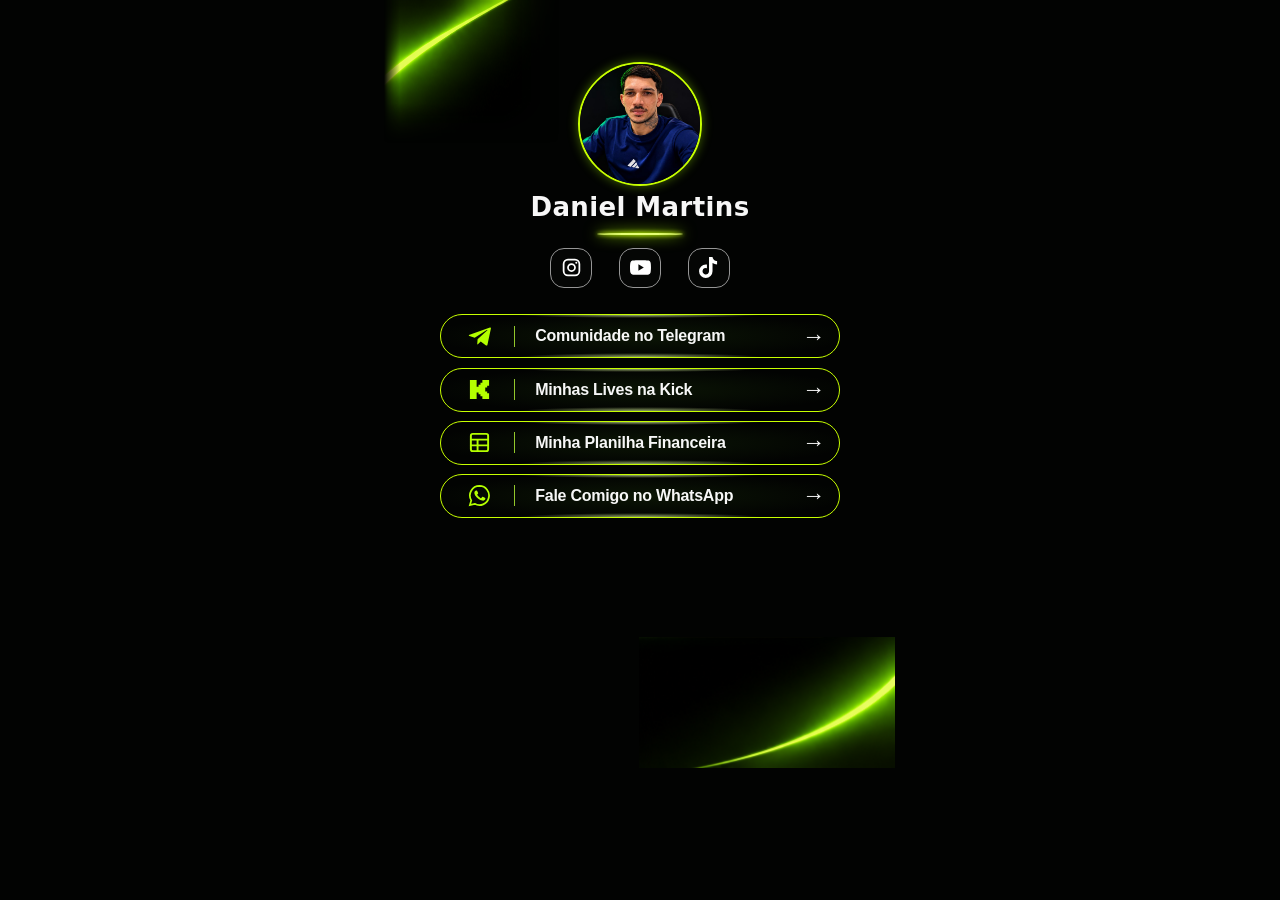
==== index.html @ 9c9a4d64 "Primeira versão do site de bio Daniel Martins" ====
<!doctype html>
<html lang="pt-BR">
<head>
  <meta charset="utf-8">
  <meta name="viewport" content="width=device-width, initial-scale=1">
  <meta name="theme-color" content="#080908">
  <meta name="description" content="Links oficiais de Daniel Martins e acesso à Planilha Financeira.">
  <title>Daniel Martins</title>
  <link rel="stylesheet" href="css/style.css">
  <script defer src="js/config.js"></script>
  <script defer src="js/script.js"></script>
</head>
<body>
  <main class="bio">
    <header class="profile">
      <div class="portrait"><img id="profile-photo" src="assets/images/bio.jpeg" alt="Daniel Martins" width="126" height="126"></div>
      <h1>Daniel Martins</h1>
    </header>

    <nav class="socials" aria-label="Redes sociais">
      <a class="social" data-link="instagram" target="_blank" rel="noopener" role="link" aria-disabled="true" aria-label="Instagram" title="Instagram"><img src="assets/icons/instagram.svg" alt="" width="24" height="24"></a>
      <a class="social" data-link="youtube" target="_blank" rel="noopener" role="link" aria-disabled="true" aria-label="YouTube" title="YouTube"><img src="assets/icons/youtube.svg" alt="" width="24" height="24"></a>
      <a class="social" data-link="tiktok" target="_blank" rel="noopener" role="link" aria-disabled="true" aria-label="TikTok" title="TikTok"><img src="assets/icons/tiktok.svg" alt="" width="24" height="24"></a>
    </nav>

    <nav class="actions" aria-label="Comunidade, planilha, lives e contato">
      <a class="action telegram" data-link="telegram" target="_blank" rel="noopener" role="link" aria-disabled="true">
        <img src="assets/icons/telegram.svg" alt="" width="27" height="27">
        <span>Comunidade no Telegram</span>
        <span class="arrow" aria-hidden="true">→</span>
      </a>
      <a class="action kick" data-link="kick" target="_blank" rel="noopener" role="link" aria-disabled="true">
        <img src="assets/icons/kick.svg" alt="" width="27" height="27">
        <span>Minhas Lives na Kick</span>
        <span id="kick-live" class="live" role="status" hidden>AO VIVO</span>
        <span class="arrow" aria-hidden="true">→</span>
      </a>
      <a class="action" data-link="planilha" role="link" aria-disabled="true">
        <img src="assets/icons/planilha.svg" alt="" width="27" height="27">
        <span>Minha Planilha Financeira</span>
        <span class="arrow" aria-hidden="true">&rarr;</span>
      </a>
      <a class="action whatsapp" data-link="whatsapp" role="link" aria-disabled="true">
        <img src="assets/icons/whatsapp.svg" alt="" width="27" height="27">
        <span>Fale Comigo no WhatsApp</span>
        <span class="arrow" aria-hidden="true">→</span>
      </a>
    </nav>
  </main>
</body>
</html>
---- css/style.css ----
﻿:root {
  color-scheme: dark;
  --accent: #c7ff00;
  font-family: Arial, Helvetica, sans-serif;
}
* { box-sizing: border-box; }
[hidden] { display: none !important; }
body { margin: 0; background: #020302; color: #f7f7f7; }
.bio {
  position: relative;
  isolation: isolate;
  display: flex;
  flex-direction: column;
  align-items: center;
  width: min(100%, 512px);
  min-height: min(150vw, 768px);
  margin-inline: auto;
  padding: clamp(44px, 12.1vw, 62px) 0 clamp(96px, 26vw, 133px);
  container-type: inline-size;
}
.bio::before, .bio::after {
  content: "";
  position: absolute;
  z-index: -1;
  background-size: contain;
  background-repeat: no-repeat;
  mix-blend-mode: screen;
  pointer-events: none;
}
.bio::before {
  inset: 0 auto auto 0;
  width: 34.18%;
  aspect-ratio: 350 / 285;
  background-image: url("../assets/images/curva-superior.png");
  mask-image: linear-gradient(to right, var(--curve-left-edge, #000), #000 9%, #000 68%, transparent),
    linear-gradient(to bottom, #000 72%, transparent);
  mask-composite: intersect;
}
@media (min-width: 513px) {
  .bio::before { --curve-left-edge: transparent; }
}
.bio::after {
  inset: auto 0 0 auto;
  width: 50.2%;
  aspect-ratio: 514 / 263;
  background-image: url("../assets/images/curva-inferior.png");
}
.profile { text-align: center; }
.portrait {
  width: 124px;
  aspect-ratio: 1;
  margin-inline: auto;
  border: 2.5px solid var(--accent);
  border-radius: 50%;
  box-shadow: 0 0 11px #a5fd0066;
  overflow: hidden;
}
.portrait img { display: block; width: 100%; height: 100%; object-fit: cover; object-position: 70% center; }
h1 {
  margin: 6px 0 0;
  font: 750 clamp(23px, 5.1cqw, 26px)/1.23 system-ui, sans-serif;
  letter-spacing: .015em;
}
h1::after {
  content: "";
  display: block;
  width: 39%;
  height: 2px;
  margin: 9px auto 0;
  border-radius: 100%;
  background: #e5ff74;
  box-shadow: 0 0 4px 1px var(--accent), 0 0 14px 2px #a9ff00aa;
}
a { color: inherit; text-decoration: none; }
a[href]:focus-visible { outline: 2px solid white; outline-offset: 3px; }
.socials {
  display: flex;
  justify-content: center;
  gap: min(5.25cqw, 27px);
  margin: 13px 0 min(5.15cqw, 27px);
}
.social {
  display: grid;
  place-items: center;
  width: 42px;
  height: 40px;
  border: 1.5px solid #969696;
  border-radius: 14px;
  background: #050605;
}
.social img { width: 21px; height: 21px; }
.action::after {
  content: "";
  position: absolute;
  inset: 0 10%;
  background: radial-gradient(ellipse 38% 3px at 50% 0%, #e2ffa0aa, transparent),
    radial-gradient(ellipse 38% 4px at 50% 100%, #e2ffa0a0, transparent);
  pointer-events: none;
}
.actions { display: grid; gap: min(1.8cqw, 10px); width: 78.125%; }
.action {
  position: relative;
  display: grid;
  grid-template-columns: 10cqw minmax(0, 1fr) auto auto;
  align-items: center;
  gap: 4.1cqw;
  min-height: 44px;
  padding: 0 2.8cqw 0 4.3cqw;
  border: 1.7px solid var(--accent);
  border-radius: 100px;
  background: radial-gradient(ellipse at center, #0b1505, #020302 76%);
  font-size: clamp(13px, 3.15cqw, 16px);
  font-weight: 750;
  letter-spacing: -.015em;
}
.action img { width: 23px; height: 23px; margin-left: 1cqw; }
.action::before {
  content: "";
  position: absolute;
  inset: 25% auto 25% 14.25cqw;
  border-left: 1px solid #92c72b;
}
.action .arrow { grid-column: 4; font-size: 23px; line-height: 1; }
.live {
  margin-inline: -2.8cqw;
  border-radius: 100px;
  padding: 4px 7px;
  background: #e60000;
  color: white;
  font-size: clamp(9px, 2.2cqw, 12px);
  white-space: nowrap;
}
.live::before { content: "● "; }
@media (max-width: 440px) {
  .actions { width: 88%; }
  .action { gap: 3.3cqw; }
  .action::before { left: 13cqw; }
}
@media (hover: hover) {
  a[href] { transition: box-shadow 160ms ease, filter 160ms ease; }
  a[href]:hover { box-shadow: 0 0 11px #b1ff0052; filter: brightness(1.12); }
}
@media (prefers-reduced-motion: reduce) {
  a[href] { transition: none; }
}
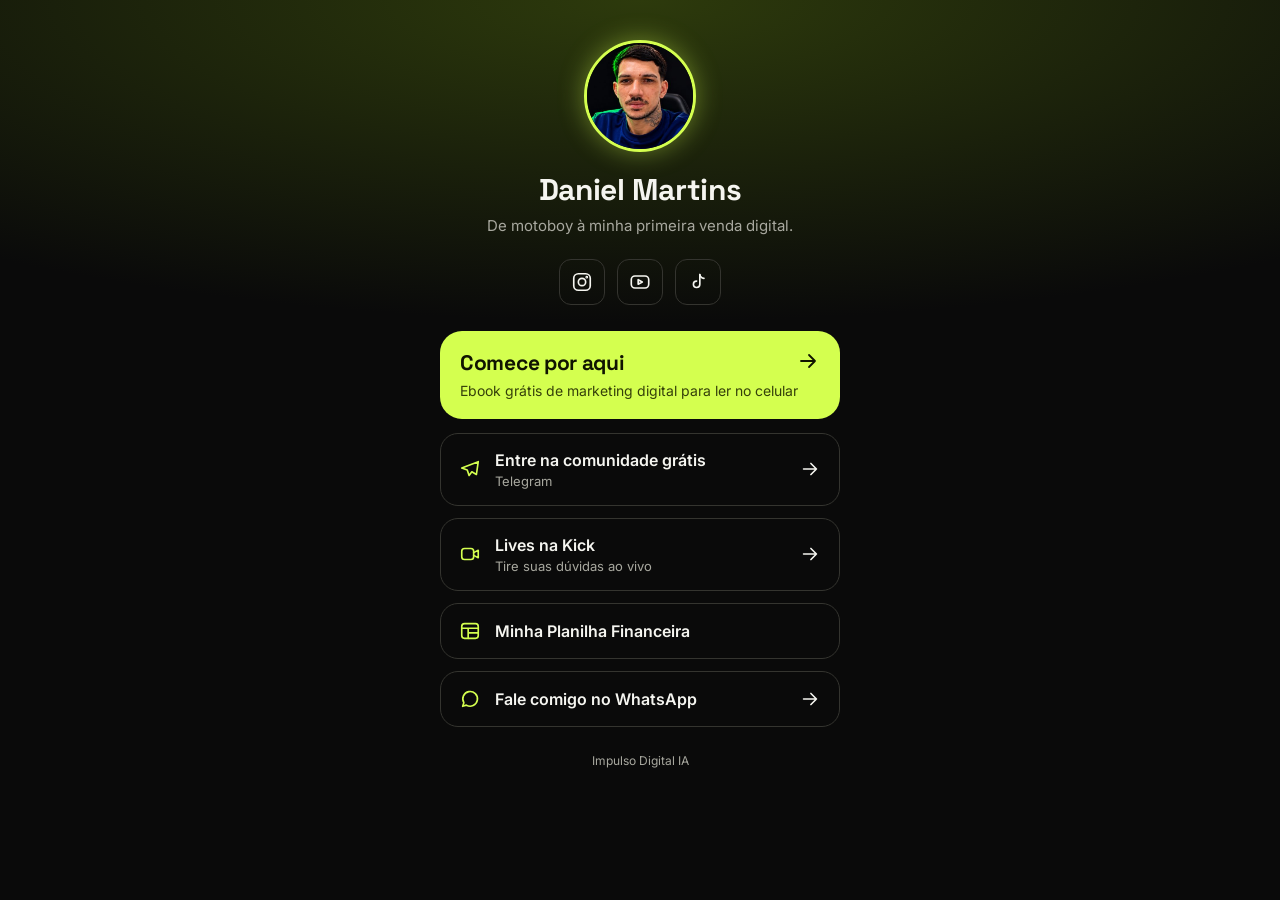
==== commit fa241b26: "Atualiza a bio e o e-book com o Telegram oficial" ====
--- a/index.html
+++ b/index.html
@@ -1,51 +1,90 @@
-<!doctype html>
+<!DOCTYPE html>
 <html lang="pt-BR">
 <head>
-  <meta charset="utf-8">
-  <meta name="viewport" content="width=device-width, initial-scale=1">
-  <meta name="theme-color" content="#080908">
-  <meta name="description" content="Links oficiais de Daniel Martins e acesso à Planilha Financeira.">
-  <title>Daniel Martins</title>
-  <link rel="stylesheet" href="css/style.css">
-  <script defer src="js/config.js"></script>
-  <script defer src="js/script.js"></script>
+<meta charset="utf-8">
+<meta name="viewport" content="width=device-width, initial-scale=1, viewport-fit=cover">
+<title>Daniel Martins</title>
+<link rel="preconnect" href="https://fonts.googleapis.com">
+<link rel="preconnect" href="https://fonts.gstatic.com" crossorigin>
+<link href="https://fonts.googleapis.com/css2?family=Space+Grotesk:wght@500;700&family=Inter:wght@400;500;600&display=swap" rel="stylesheet">
+<style>
+  :root { --fundo:#0a0a0a; --verde:#d4ff4f; --texto:#f5f5f0; --suave:#a8a89f; --borda:#34342f;
+    box-sizing:border-box; padding-top:env(safe-area-inset-top,0px); padding-bottom:env(safe-area-inset-bottom,0px); }
+  * { box-sizing:border-box; }
+  html,body { margin:0; background:var(--fundo); color:var(--texto); }
+  body { font-family:"Inter","Segoe UI",system-ui,-apple-system,Roboto,Arial,sans-serif; min-height:100vh;
+    background:radial-gradient(130% 55% at 50% 0%,#2d3a0c 0%,var(--fundo) 65%); }
+  main { max-width:440px; margin:0 auto; padding:40px 20px 32px; text-align:center; }
+  h1, .t { font-family:"Space Grotesk","Inter","Segoe UI",system-ui,sans-serif; }
+  .avatar { position:relative; width:112px; height:112px; margin:0 auto; border-radius:50%;
+    border:3px solid var(--verde); box-shadow:0 0 26px rgba(212,255,79,.4); overflow:hidden; background:#1b2208; }
+  .avatar span { position:absolute; inset:0; display:grid; place-items:center; font-size:34px; font-weight:700; color:var(--verde); }
+  .avatar img { position:absolute; inset:0; z-index:1; width:100%; height:100%; object-fit:cover; display:block; }
+  h1 { font-size:30px; margin:18px 0 6px; letter-spacing:-.3px; }
+  .sub { color:var(--suave); font-size:15px; line-height:1.45; margin:0 auto 22px; max-width:320px; }
+  .redes { display:flex; justify-content:center; gap:12px; margin-bottom:26px; }
+  .redes a { width:46px; height:46px; display:grid; place-items:center; border:1px solid var(--borda); border-radius:12px; color:var(--texto); }
+  svg { width:22px; height:22px; fill:none; stroke:currentColor; stroke-width:1.8; stroke-linecap:round; stroke-linejoin:round; }
+  .destaque { display:block; text-align:left; text-decoration:none; background:var(--verde); color:#101400;
+    border-radius:22px; padding:18px 20px; margin-bottom:14px; }
+  .topo { display:flex; align-items:center; justify-content:space-between; gap:10px; }
+  .destaque .t { font-size:21px; font-weight:700; letter-spacing:-.3px; line-height:1.2; }
+  .destaque .s { display:block; font-size:14px; line-height:1.35; margin-top:5px; color:#35400a; }
+  .seta { display:block; flex:none; }
+  .seta svg { width:24px; height:24px; }
+  .btn { display:flex; align-items:center; gap:14px; text-decoration:none; text-align:left; color:var(--texto);
+    border:1px solid var(--borda); border-radius:18px; padding:16px 18px; margin-bottom:12px; font-weight:600; font-size:16px; }
+  .btn .ic { color:var(--verde); flex:none; }
+  .btn .tx { flex:1; }
+  .btn small { display:block; font-weight:400; font-size:13px; margin-top:3px; color:var(--suave); }
+  a:focus-visible { outline:3px solid var(--verde); outline-offset:3px; }
+  footer { margin-top:26px; font-size:12px; color:var(--suave); }
+</style>
 </head>
 <body>
-  <main class="bio">
-    <header class="profile">
-      <div class="portrait"><img id="profile-photo" src="assets/images/bio.jpeg" alt="Daniel Martins" width="126" height="126"></div>
-      <h1>Daniel Martins</h1>
-    </header>
+<main>
+  <div class="avatar">
+    <span>DM</span>
+    <img src="[data-uri]" alt="Foto de Daniel Martins" onerror="this.remove()">
+  </div>
+  <h1>Daniel Martins</h1>
+  <p class="sub">De motoboy à minha primeira venda digital.</p>
 
-    <nav class="socials" aria-label="Redes sociais">
-      <a class="social" data-link="instagram" target="_blank" rel="noopener" role="link" aria-disabled="true" aria-label="Instagram" title="Instagram"><img src="assets/icons/instagram.svg" alt="" width="24" height="24"></a>
-      <a class="social" data-link="youtube" target="_blank" rel="noopener" role="link" aria-disabled="true" aria-label="YouTube" title="YouTube"><img src="assets/icons/youtube.svg" alt="" width="24" height="24"></a>
-      <a class="social" data-link="tiktok" target="_blank" rel="noopener" role="link" aria-disabled="true" aria-label="TikTok" title="TikTok"><img src="assets/icons/tiktok.svg" alt="" width="24" height="24"></a>
-    </nav>
+  <div class="redes">
+    <a href="https://www.instagram.com/dannielwg/" aria-label="Instagram"><svg viewBox="0 0 24 24"><rect x="3" y="3" width="18" height="18" rx="5"/><circle cx="12" cy="12" r="4"/><circle cx="17.2" cy="6.8" r=".6"/></svg></a>
+    <a href="https://www.youtube.com/@dannielwg1" aria-label="YouTube"><svg viewBox="0 0 24 24"><rect x="2.5" y="5.5" width="19" height="13" rx="4"/><path d="M10 9.5v5l4.5-2.5z"/></svg></a>
+    <a href="https://www.tiktok.com/@dannielwg" aria-label="TikTok"><svg viewBox="0 0 24 24"><path d="M14 4v10.5a3.5 3.5 0 1 1-3.5-3.5"/><path d="M14 4c.4 2.4 2 3.8 4.5 4"/></svg></a>
+  </div>
 
-    <nav class="actions" aria-label="Comunidade, planilha, lives e contato">
-      <a class="action telegram" data-link="telegram" target="_blank" rel="noopener" role="link" aria-disabled="true">
-        <img src="assets/icons/telegram.svg" alt="" width="27" height="27">
-        <span>Comunidade no Telegram</span>
-        <span class="arrow" aria-hidden="true">→</span>
-      </a>
-      <a class="action kick" data-link="kick" target="_blank" rel="noopener" role="link" aria-disabled="true">
-        <img src="assets/icons/kick.svg" alt="" width="27" height="27">
-        <span>Minhas Lives na Kick</span>
-        <span id="kick-live" class="live" role="status" hidden>AO VIVO</span>
-        <span class="arrow" aria-hidden="true">→</span>
-      </a>
-      <a class="action" data-link="planilha" role="link" aria-disabled="true">
-        <img src="assets/icons/planilha.svg" alt="" width="27" height="27">
-        <span>Minha Planilha Financeira</span>
-        <span class="arrow" aria-hidden="true">&rarr;</span>
-      </a>
-      <a class="action whatsapp" data-link="whatsapp" role="link" aria-disabled="true">
-        <img src="assets/icons/whatsapp.svg" alt="" width="27" height="27">
-        <span>Fale Comigo no WhatsApp</span>
-        <span class="arrow" aria-hidden="true">→</span>
-      </a>
-    </nav>
-  </main>
+  <a id="ebook" class="destaque" href="comece-por-aqui.html">
+    <span class="topo">
+      <span class="t">Comece por aqui</span>
+      <span class="seta"><svg viewBox="0 0 24 24"><path d="M5 12h14M13 6l6 6-6 6"/></svg></span>
+    </span>
+    <span class="s">Ebook grátis de marketing digital para ler no celular</span>
+  </a>
+
+  <a class="btn" href="https://t.me/powereddigital">
+    <svg class="ic" viewBox="0 0 24 24"><path d="M21 4 3 11l6 2 2 6 3-4 5 3z"/></svg>
+    <span class="tx">Entre na comunidade grátis<small>Telegram</small></span>
+    <svg viewBox="0 0 24 24"><path d="M5 12h14M13 6l6 6-6 6"/></svg>
+  </a>
+  <a class="btn" href="https://kick.com/dannielwg">
+    <svg class="ic" viewBox="0 0 24 24"><rect x="3" y="6" width="13" height="12" rx="3"/><path d="M16 10.5 21 8v8l-5-2.5"/></svg>
+    <span class="tx">Lives na Kick<small>Tire suas dúvidas ao vivo</small></span>
+    <svg viewBox="0 0 24 24"><path d="M5 12h14M13 6l6 6-6 6"/></svg>
+  </a>
+  <a class="btn" role="link" aria-disabled="true">
+    <svg class="ic" viewBox="0 0 24 24" aria-hidden="true"><rect x="3" y="4" width="18" height="16" rx="3"/><path d="M3 9h18M10 9v11M10 14h11"/></svg>
+    <span class="tx">Minha Planilha Financeira</span>
+  </a>
+  <a class="btn" href="https://wa.me/5562994456026">
+    <svg class="ic" viewBox="0 0 24 24"><path d="M4 20l1.3-4A8 8 0 1 1 8 18.7z"/></svg>
+    <span class="tx">Fale comigo no WhatsApp</span>
+    <svg viewBox="0 0 24 24"><path d="M5 12h14M13 6l6 6-6 6"/></svg>
+  </a>
+
+  <footer>Impulso Digital IA</footer>
+</main>
 </body>
 </html>
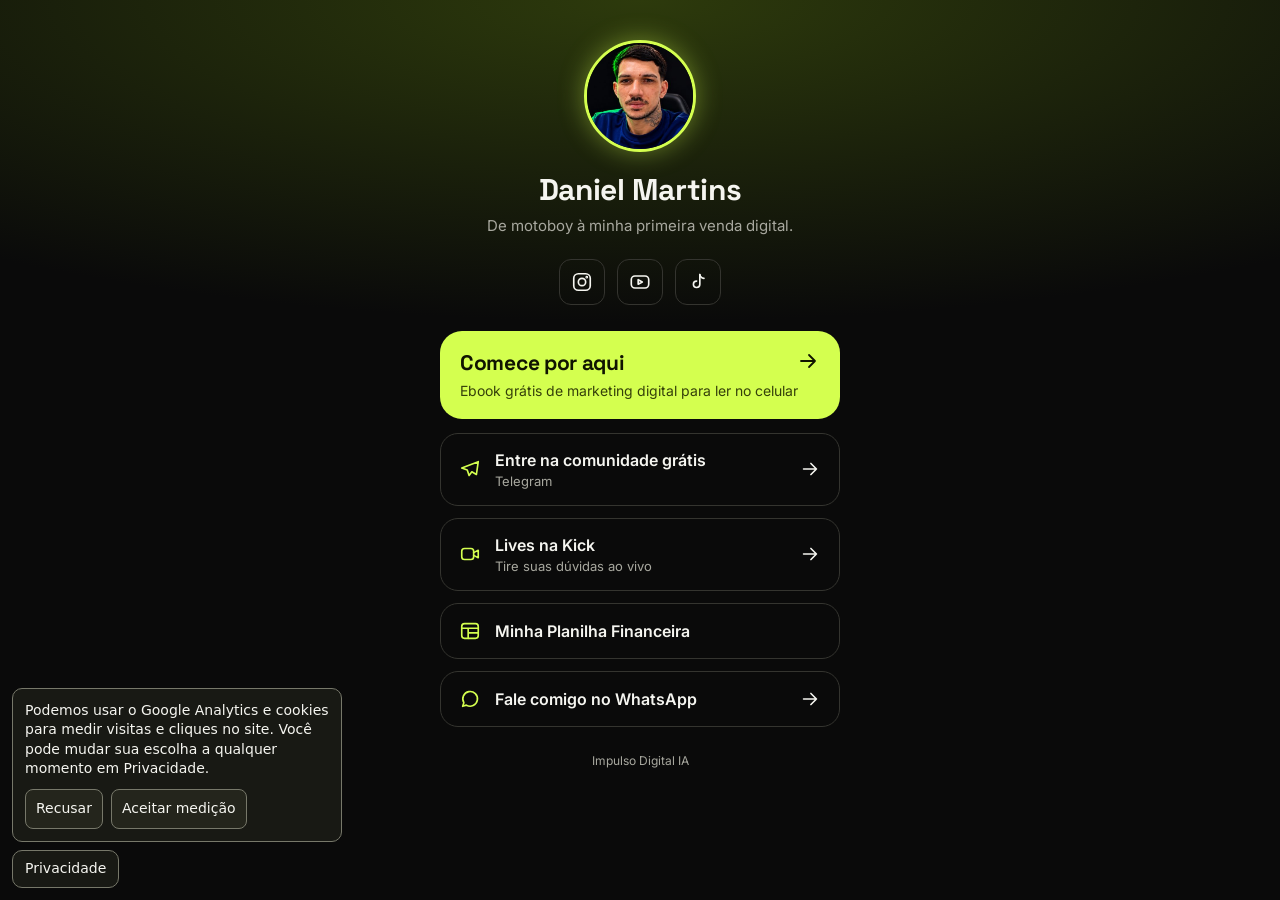
==== commit c4d355e3: "Integra GA4 com consentimento e eventos da bio" ====
--- a/index.html
+++ b/index.html
@@ -40,6 +40,8 @@
   a:focus-visible { outline:3px solid var(--verde); outline-offset:3px; }
   footer { margin-top:26px; font-size:12px; color:var(--suave); }
 </style>
+<link rel="stylesheet" href="css/analytics-consent.css">
+<script defer src="js/analytics.js"></script>
 </head>
 <body>
 <main>
@@ -56,7 +58,7 @@
     <a href="https://www.tiktok.com/@dannielwg" aria-label="TikTok"><svg viewBox="0 0 24 24"><path d="M14 4v10.5a3.5 3.5 0 1 1-3.5-3.5"/><path d="M14 4c.4 2.4 2 3.8 4.5 4"/></svg></a>
   </div>
 
-  <a id="ebook" class="destaque" href="comece-por-aqui.html">
+  <a id="ebook" data-ga-event="clique_comece_por_aqui" class="destaque" href="comece-por-aqui.html">
     <span class="topo">
       <span class="t">Comece por aqui</span>
       <span class="seta"><svg viewBox="0 0 24 24"><path d="M5 12h14M13 6l6 6-6 6"/></svg></span>
@@ -64,7 +66,7 @@
     <span class="s">Ebook grátis de marketing digital para ler no celular</span>
   </a>
 
-  <a class="btn" href="https://t.me/powereddigital">
+  <a class="btn" href="https://t.me/powereddigital" data-ga-event="clique_telegram">
     <svg class="ic" viewBox="0 0 24 24"><path d="M21 4 3 11l6 2 2 6 3-4 5 3z"/></svg>
     <span class="tx">Entre na comunidade grátis<small>Telegram</small></span>
     <svg viewBox="0 0 24 24"><path d="M5 12h14M13 6l6 6-6 6"/></svg>
--- a/css/analytics-consent.css
+++ b/css/analytics-consent.css
@@ -0,0 +1,42 @@
+.analytics-settings,
+.analytics-panel {
+  position: fixed;
+  z-index: 10;
+  left: max(12px, env(safe-area-inset-left));
+  color: #f5f5f0;
+  background: #181914;
+  border: 1px solid #77786a;
+  border-radius: 10px;
+  font: 0.875rem/1.4 system-ui, sans-serif;
+}
+
+.analytics-settings {
+  bottom: max(12px, env(safe-area-inset-bottom));
+  padding: 8px 12px;
+  cursor: pointer;
+}
+
+.analytics-panel {
+  bottom: calc(max(12px, env(safe-area-inset-bottom)) + 46px);
+  max-width: min(330px, calc(100% - 24px));
+  padding: 12px;
+}
+
+.analytics-panel p { margin: 0 0 10px; }
+.analytics-panel div { display: flex; flex-wrap: wrap; gap: 8px; }
+.analytics-panel button {
+  min-height: 40px;
+  padding: 6px 10px;
+  color: inherit;
+  background: #24251c;
+  border: 1px solid #77786a;
+  border-radius: 8px;
+  font: inherit;
+  cursor: pointer;
+}
+
+.analytics-settings:focus-visible,
+.analytics-panel button:focus-visible {
+  outline: 2px solid #d4ff4f;
+  outline-offset: 2px;
+}
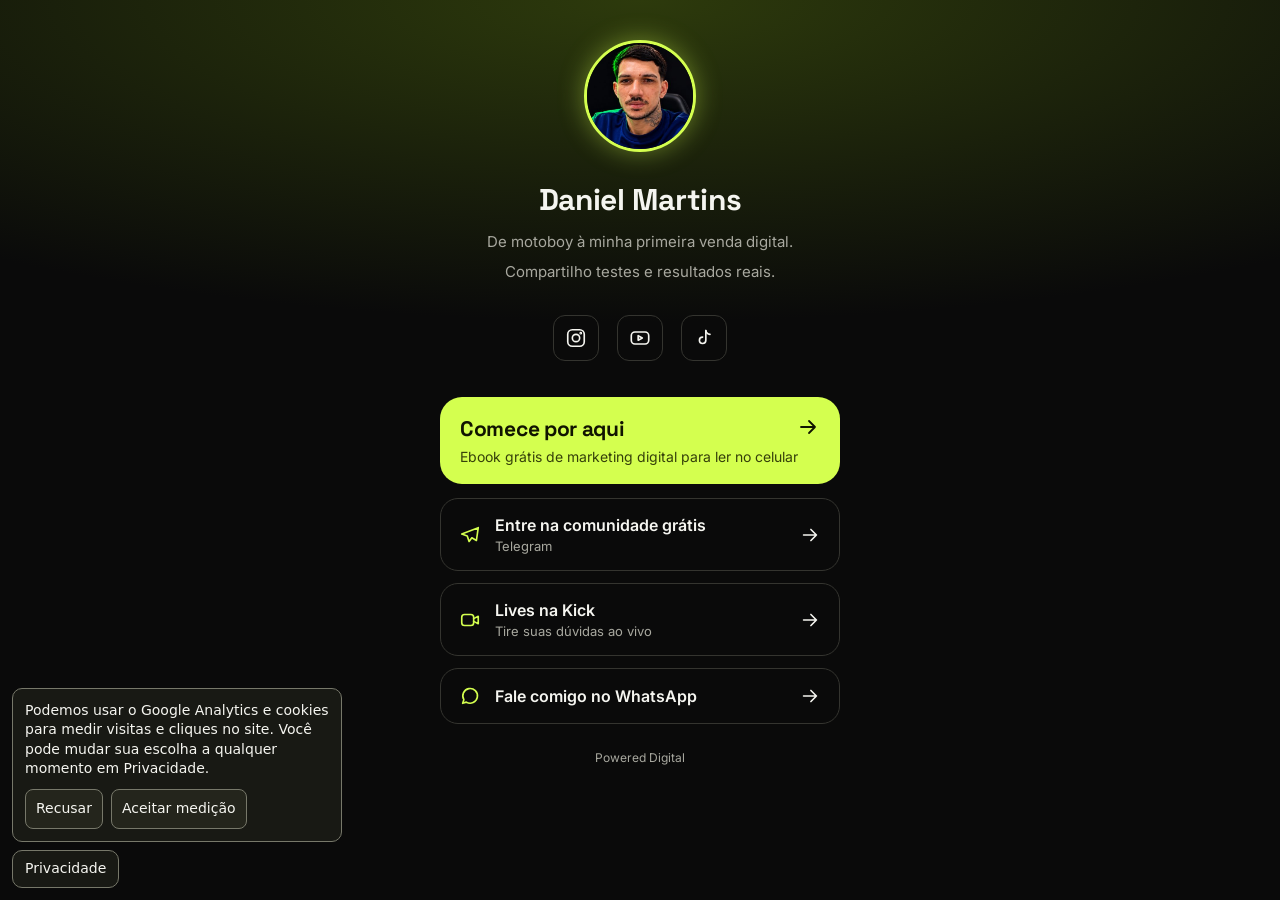
==== commit e7910197: "Refina bio e fundo da Powered Digital no iPhone" ====
--- a/index.html
+++ b/index.html
@@ -3,26 +3,32 @@
 <head>
 <meta charset="utf-8">
 <meta name="viewport" content="width=device-width, initial-scale=1, viewport-fit=cover">
+<meta name="theme-color" content="#0a0a0a">
 <title>Daniel Martins</title>
 <link rel="preconnect" href="https://fonts.googleapis.com">
 <link rel="preconnect" href="https://fonts.gstatic.com" crossorigin>
 <link href="https://fonts.googleapis.com/css2?family=Space+Grotesk:wght@500;700&family=Inter:wght@400;500;600&display=swap" rel="stylesheet">
 <style>
   :root { --fundo:#0a0a0a; --verde:#d4ff4f; --texto:#f5f5f0; --suave:#a8a89f; --borda:#34342f;
-    box-sizing:border-box; padding-top:env(safe-area-inset-top,0px); padding-bottom:env(safe-area-inset-bottom,0px); }
+    color-scheme:dark; }
   * { box-sizing:border-box; }
-  html,body { margin:0; background:var(--fundo); color:var(--texto); }
-  body { font-family:"Inter","Segoe UI",system-ui,-apple-system,Roboto,Arial,sans-serif; min-height:100vh;
-    background:radial-gradient(130% 55% at 50% 0%,#2d3a0c 0%,var(--fundo) 65%); }
+  html,body { margin:0; background-color:var(--fundo); color:var(--texto); overscroll-behavior-y:none; }
+  body { font-family:"Inter","Segoe UI",system-ui,-apple-system,Roboto,Arial,sans-serif; min-height:100vh; min-height:100svh;
+    padding:env(safe-area-inset-top,0px) env(safe-area-inset-right,0px)
+      env(safe-area-inset-bottom,0px) env(safe-area-inset-left,0px);
+    background-image:radial-gradient(130% 55% at 50% 0%,#2d3a0c 0%,var(--fundo) 65%);
+    background-origin:content-box; background-repeat:no-repeat; }
   main { max-width:440px; margin:0 auto; padding:40px 20px 32px; text-align:center; }
   h1, .t { font-family:"Space Grotesk","Inter","Segoe UI",system-ui,sans-serif; }
   .avatar { position:relative; width:112px; height:112px; margin:0 auto; border-radius:50%;
     border:3px solid var(--verde); box-shadow:0 0 26px rgba(212,255,79,.4); overflow:hidden; background:#1b2208; }
   .avatar span { position:absolute; inset:0; display:grid; place-items:center; font-size:34px; font-weight:700; color:var(--verde); }
   .avatar img { position:absolute; inset:0; z-index:1; width:100%; height:100%; object-fit:cover; display:block; }
-  h1 { font-size:30px; margin:18px 0 6px; letter-spacing:-.3px; }
-  .sub { color:var(--suave); font-size:15px; line-height:1.45; margin:0 auto 22px; max-width:320px; }
-  .redes { display:flex; justify-content:center; gap:12px; margin-bottom:26px; }
+  h1 { font-size:30px; margin:clamp(22px,6vw,28px) 0 12px; letter-spacing:-.3px; }
+  .sub { color:var(--suave); font-size:15px; line-height:1.45; margin:0 auto; max-width:320px; }
+  .sub + .sub { margin-top:8px; }
+  .redes { display:flex; justify-content:center; gap:clamp(14px,4vw,18px);
+    margin:clamp(26px,7vw,32px) 0 clamp(30px,8vw,36px); }
   .redes a { width:46px; height:46px; display:grid; place-items:center; border:1px solid var(--borda); border-radius:12px; color:var(--texto); }
   svg { width:22px; height:22px; fill:none; stroke:currentColor; stroke-width:1.8; stroke-linecap:round; stroke-linejoin:round; }
   .destaque { display:block; text-align:left; text-decoration:none; background:var(--verde); color:#101400;
@@ -51,6 +57,7 @@
   </div>
   <h1>Daniel Martins</h1>
   <p class="sub">De motoboy à minha primeira venda digital.</p>
+  <p class="sub">Compartilho testes e resultados reais.</p>
 
   <div class="redes">
     <a href="https://www.instagram.com/dannielwg/" aria-label="Instagram"><svg viewBox="0 0 24 24"><rect x="3" y="3" width="18" height="18" rx="5"/><circle cx="12" cy="12" r="4"/><circle cx="17.2" cy="6.8" r=".6"/></svg></a>
@@ -76,17 +83,13 @@
     <span class="tx">Lives na Kick<small>Tire suas dúvidas ao vivo</small></span>
     <svg viewBox="0 0 24 24"><path d="M5 12h14M13 6l6 6-6 6"/></svg>
   </a>
-  <a class="btn" role="link" aria-disabled="true">
-    <svg class="ic" viewBox="0 0 24 24" aria-hidden="true"><rect x="3" y="4" width="18" height="16" rx="3"/><path d="M3 9h18M10 9v11M10 14h11"/></svg>
-    <span class="tx">Minha Planilha Financeira</span>
-  </a>
   <a class="btn" href="https://wa.me/5562994456026">
     <svg class="ic" viewBox="0 0 24 24"><path d="M4 20l1.3-4A8 8 0 1 1 8 18.7z"/></svg>
     <span class="tx">Fale comigo no WhatsApp</span>
     <svg viewBox="0 0 24 24"><path d="M5 12h14M13 6l6 6-6 6"/></svg>
   </a>
 
-  <footer>Impulso Digital IA</footer>
+  <footer>Powered Digital</footer>
 </main>
 </body>
 </html>
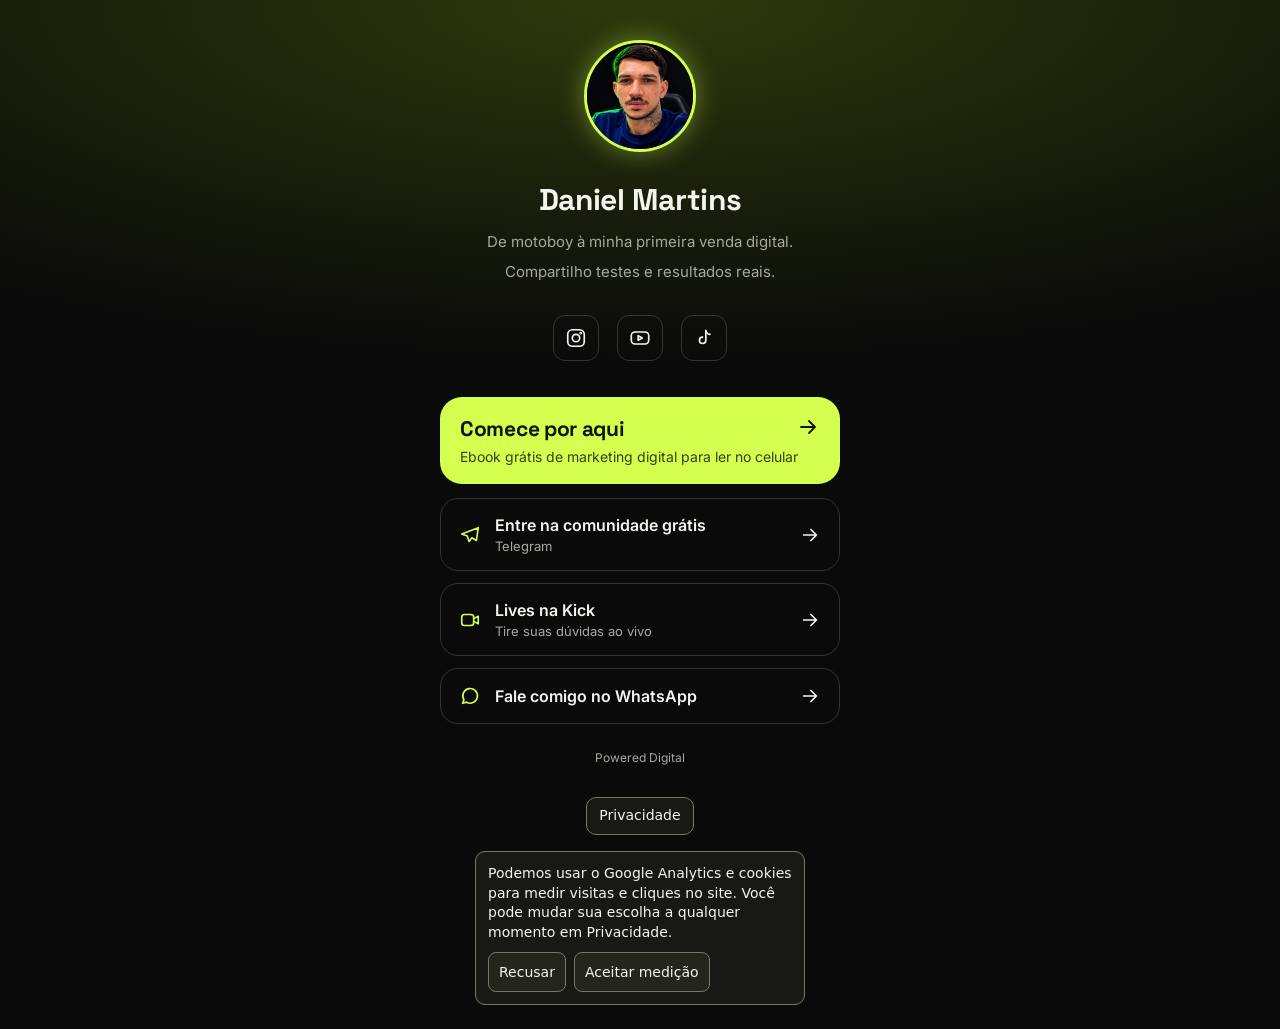
==== commit a99dd064: "Publica composição mobile aprovada da Powered Digital" ====
--- a/index.html
+++ b/index.html
@@ -45,6 +45,21 @@
   .btn small { display:block; font-weight:400; font-size:13px; margin-top:3px; color:var(--suave); }
   a:focus-visible { outline:3px solid var(--verde); outline-offset:3px; }
   footer { margin-top:26px; font-size:12px; color:var(--suave); }
+  body > .analytics-settings, body > .analytics-panel {
+    position:static; margin:0 auto 16px;
+  }
+  body > .analytics-settings { display:block; }
+  body > .analytics-panel { margin-bottom:24px; }
+  @media (max-width:600px) {
+    main { padding-top:32px; }
+    .avatar { width:104px; height:104px; }
+    h1 { margin:16px 0 8px; }
+    .sub { font-size:14.5px; }
+    .sub + .sub { margin-top:4px; }
+    .redes { gap:14px; margin:20px 0 24px; }
+    .redes a { width:44px; height:44px; }
+    .redes svg { width:20px; height:20px; }
+  }
 </style>
 <link rel="stylesheet" href="css/analytics-consent.css">
 <script defer src="js/analytics.js"></script>
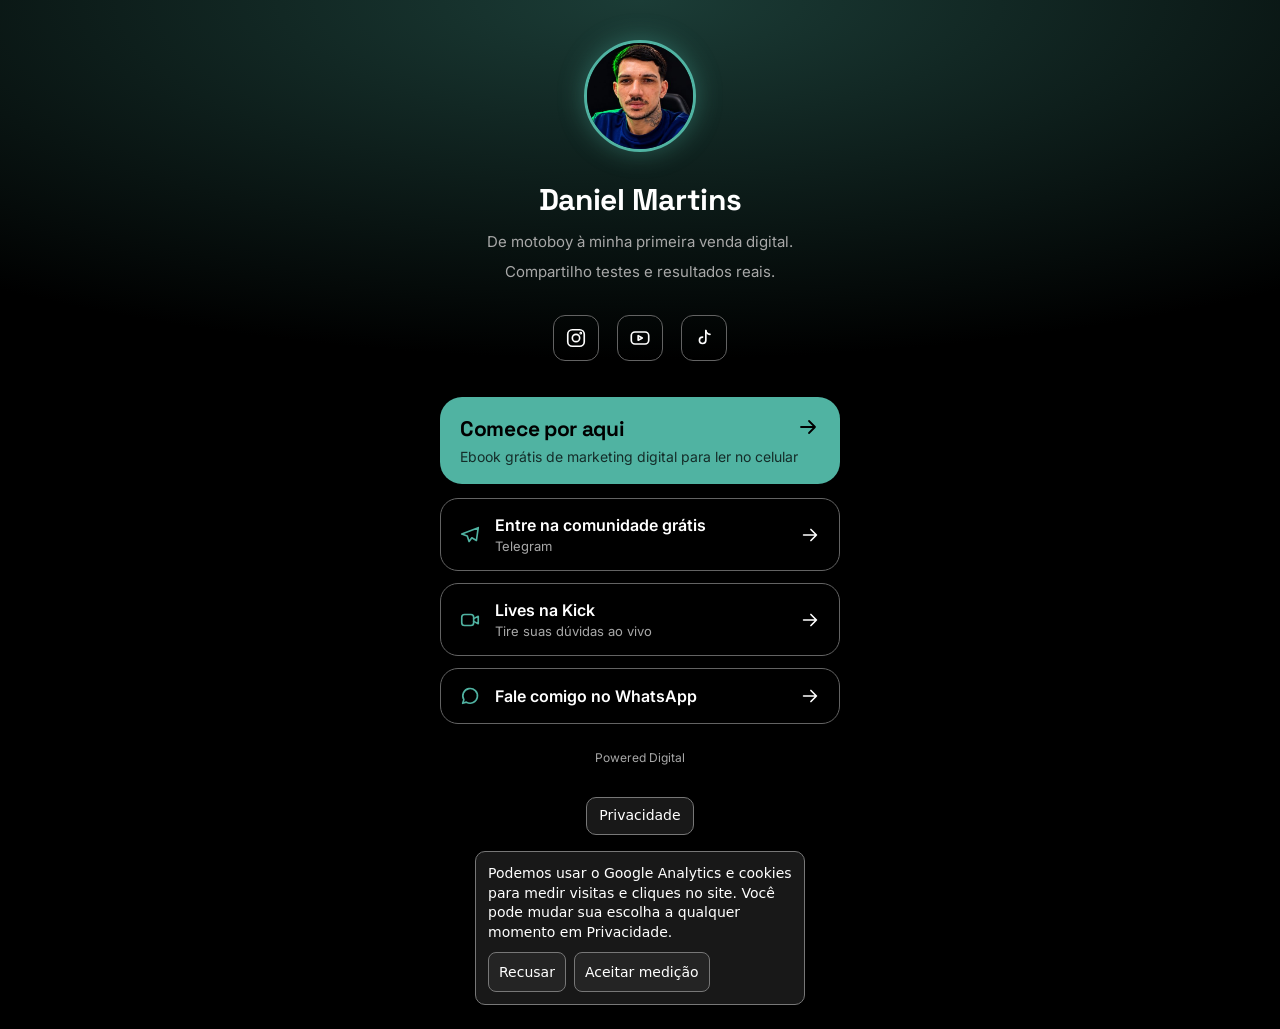
==== commit 139e4a5a: "Publica a identidade turquesa aprovada da bio e do e-book" ====
--- a/index.html
+++ b/index.html
@@ -3,26 +3,26 @@
 <head>
 <meta charset="utf-8">
 <meta name="viewport" content="width=device-width, initial-scale=1, viewport-fit=cover">
-<meta name="theme-color" content="#0a0a0a">
+<meta name="theme-color" content="#000000">
 <title>Daniel Martins</title>
 <link rel="preconnect" href="https://fonts.googleapis.com">
 <link rel="preconnect" href="https://fonts.gstatic.com" crossorigin>
 <link href="https://fonts.googleapis.com/css2?family=Space+Grotesk:wght@500;700&family=Inter:wght@400;500;600&display=swap" rel="stylesheet">
 <style>
-  :root { --fundo:#0a0a0a; --verde:#d4ff4f; --texto:#f5f5f0; --suave:#a8a89f; --borda:#34342f;
+  :root { --fundo:#000000; --turquesa:#50B3A2; --texto:#FFFFFF; --suave:#A8A8A8; --borda:#636363;
     color-scheme:dark; }
   * { box-sizing:border-box; }
   html,body { margin:0; background-color:var(--fundo); color:var(--texto); overscroll-behavior-y:none; }
   body { font-family:"Inter","Segoe UI",system-ui,-apple-system,Roboto,Arial,sans-serif; min-height:100vh; min-height:100svh;
     padding:env(safe-area-inset-top,0px) env(safe-area-inset-right,0px)
       env(safe-area-inset-bottom,0px) env(safe-area-inset-left,0px);
-    background-image:radial-gradient(130% 55% at 50% 0%,#2d3a0c 0%,var(--fundo) 65%);
+    background-image:radial-gradient(130% 55% at 50% 0%,#1B3C36 0%,var(--fundo) 65%);
     background-origin:content-box; background-repeat:no-repeat; }
   main { max-width:440px; margin:0 auto; padding:40px 20px 32px; text-align:center; }
   h1, .t { font-family:"Space Grotesk","Inter","Segoe UI",system-ui,sans-serif; }
   .avatar { position:relative; width:112px; height:112px; margin:0 auto; border-radius:50%;
-    border:3px solid var(--verde); box-shadow:0 0 26px rgba(212,255,79,.4); overflow:hidden; background:#1b2208; }
-  .avatar span { position:absolute; inset:0; display:grid; place-items:center; font-size:34px; font-weight:700; color:var(--verde); }
+    border:3px solid var(--turquesa); box-shadow:0 0 26px rgba(80,179,162,.4); overflow:hidden; background:#122824; }
+  .avatar span { position:absolute; inset:0; display:grid; place-items:center; font-size:34px; font-weight:700; color:var(--turquesa); }
   .avatar img { position:absolute; inset:0; z-index:1; width:100%; height:100%; object-fit:cover; display:block; }
   h1 { font-size:30px; margin:clamp(22px,6vw,28px) 0 12px; letter-spacing:-.3px; }
   .sub { color:var(--suave); font-size:15px; line-height:1.45; margin:0 auto; max-width:320px; }
@@ -31,19 +31,19 @@
     margin:clamp(26px,7vw,32px) 0 clamp(30px,8vw,36px); }
   .redes a { width:46px; height:46px; display:grid; place-items:center; border:1px solid var(--borda); border-radius:12px; color:var(--texto); }
   svg { width:22px; height:22px; fill:none; stroke:currentColor; stroke-width:1.8; stroke-linecap:round; stroke-linejoin:round; }
-  .destaque { display:block; text-align:left; text-decoration:none; background:var(--verde); color:#101400;
+  .destaque { display:block; text-align:left; text-decoration:none; background:var(--turquesa); color:#000000;
     border-radius:22px; padding:18px 20px; margin-bottom:14px; }
   .topo { display:flex; align-items:center; justify-content:space-between; gap:10px; }
   .destaque .t { font-size:21px; font-weight:700; letter-spacing:-.3px; line-height:1.2; }
-  .destaque .s { display:block; font-size:14px; line-height:1.35; margin-top:5px; color:#35400a; }
+  .destaque .s { display:block; font-size:14px; line-height:1.35; margin-top:5px; color:#142D29; }
   .seta { display:block; flex:none; }
   .seta svg { width:24px; height:24px; }
   .btn { display:flex; align-items:center; gap:14px; text-decoration:none; text-align:left; color:var(--texto);
     border:1px solid var(--borda); border-radius:18px; padding:16px 18px; margin-bottom:12px; font-weight:600; font-size:16px; }
-  .btn .ic { color:var(--verde); flex:none; }
+  .btn .ic { color:var(--turquesa); flex:none; }
   .btn .tx { flex:1; }
   .btn small { display:block; font-weight:400; font-size:13px; margin-top:3px; color:var(--suave); }
-  a:focus-visible { outline:3px solid var(--verde); outline-offset:3px; }
+  a:focus-visible { outline:3px solid var(--turquesa); outline-offset:3px; }
   footer { margin-top:26px; font-size:12px; color:var(--suave); }
   body > .analytics-settings, body > .analytics-panel {
     position:static; margin:0 auto 16px;
--- a/css/analytics-consent.css
+++ b/css/analytics-consent.css
@@ -3,9 +3,9 @@
   position: fixed;
   z-index: 10;
   left: max(12px, env(safe-area-inset-left));
-  color: #f5f5f0;
-  background: #181914;
-  border: 1px solid #77786a;
+  color: #FFFFFF;
+  background: #181818;
+  border: 1px solid #777777;
   border-radius: 10px;
   font: 0.875rem/1.4 system-ui, sans-serif;
 }
@@ -28,8 +28,8 @@
   min-height: 40px;
   padding: 6px 10px;
   color: inherit;
-  background: #24251c;
-  border: 1px solid #77786a;
+  background: #242424;
+  border: 1px solid #777777;
   border-radius: 8px;
   font: inherit;
   cursor: pointer;
@@ -37,6 +37,6 @@
 
 .analytics-settings:focus-visible,
 .analytics-panel button:focus-visible {
-  outline: 2px solid #d4ff4f;
+  outline: 2px solid #50B3A2;
   outline-offset: 2px;
 }
